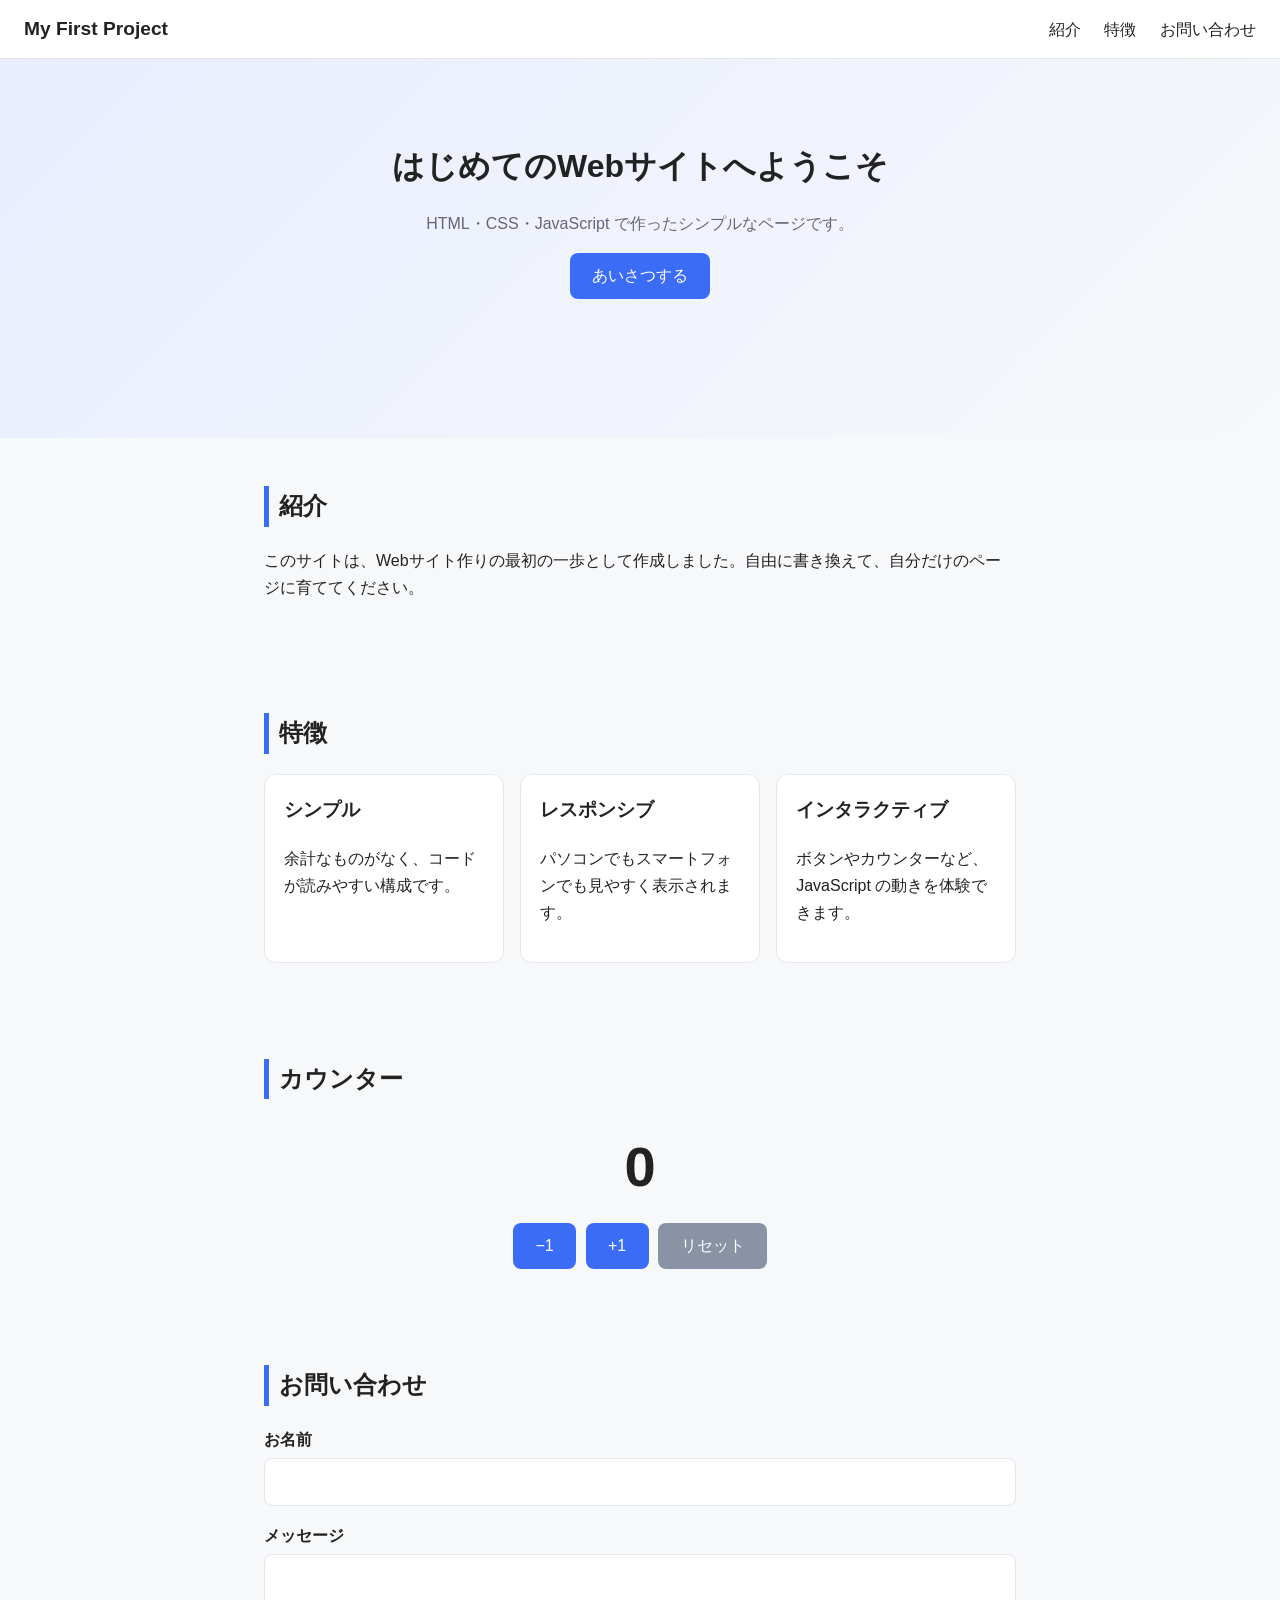
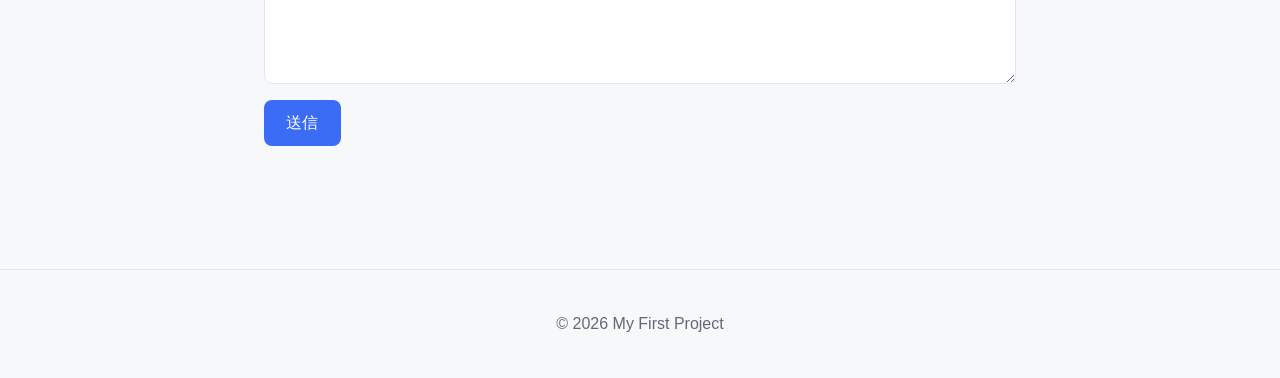
==== index.html @ bf869c8b "Create simple website" ====
<!DOCTYPE html>
<html lang="ja">
<head>
  <meta charset="UTF-8">
  <meta name="viewport" content="width=device-width, initial-scale=1.0">
  <title>My First Project</title>
  <link rel="stylesheet" href="style.css">
</head>
<body>
  <header class="header">
    <h1 class="logo">My First Project</h1>
    <nav>
      <a href="#about">紹介</a>
      <a href="#features">特徴</a>
      <a href="#contact">お問い合わせ</a>
    </nav>
  </header>

  <main>
    <section class="hero">
      <h2>はじめてのWebサイトへようこそ</h2>
      <p>HTML・CSS・JavaScript で作ったシンプルなページです。</p>
      <button id="greet-btn" type="button">あいさつする</button>
      <p id="greeting" class="greeting" aria-live="polite"></p>
    </section>

    <section id="about" class="section">
      <h2>紹介</h2>
      <p>このサイトは、Webサイト作りの最初の一歩として作成しました。自由に書き換えて、自分だけのページに育ててください。</p>
    </section>

    <section id="features" class="section">
      <h2>特徴</h2>
      <div class="cards">
        <article class="card">
          <h3>シンプル</h3>
          <p>余計なものがなく、コードが読みやすい構成です。</p>
        </article>
        <article class="card">
          <h3>レスポンシブ</h3>
          <p>パソコンでもスマートフォンでも見やすく表示されます。</p>
        </article>
        <article class="card">
          <h3>インタラクティブ</h3>
          <p>ボタンやカウンターなど、JavaScript の動きを体験できます。</p>
        </article>
      </div>
    </section>

    <section class="section counter">
      <h2>カウンター</h2>
      <p class="count" id="count">0</p>
      <div class="counter-buttons">
        <button id="dec" type="button">−1</button>
        <button id="inc" type="button">+1</button>
        <button id="reset" type="button" class="secondary">リセット</button>
      </div>
    </section>

    <section id="contact" class="section">
      <h2>お問い合わせ</h2>
      <form id="contact-form">
        <label>お名前
          <input type="text" id="name" required>
        </label>
        <label>メッセージ
          <textarea id="message" rows="4" required></textarea>
        </label>
        <button type="submit">送信</button>
        <p id="form-result" class="greeting" aria-live="polite"></p>
      </form>
    </section>
  </main>

  <footer class="footer">
    <p>&copy; 2026 My First Project</p>
  </footer>

  <script src="script.js"></script>
</body>
</html>
---- style.css ----
:root {
  --bg: #f7f8fa;
  --text: #222;
  --muted: #667;
  --accent: #3b6cf6;
  --accent-dark: #2a53cc;
  --card: #fff;
  --border: #e3e6ec;
}

* { box-sizing: border-box; }

html { scroll-behavior: smooth; }

body {
  margin: 0;
  font-family: -apple-system, BlinkMacSystemFont, "Hiragino Sans", "Yu Gothic", sans-serif;
  color: var(--text);
  background: var(--bg);
  line-height: 1.7;
}

.header {
  position: sticky;
  top: 0;
  display: flex;
  justify-content: space-between;
  align-items: center;
  padding: 0.8rem 1.5rem;
  background: var(--card);
  border-bottom: 1px solid var(--border);
  z-index: 10;
}

.logo { margin: 0; font-size: 1.2rem; }

.header nav a {
  margin-left: 1.2rem;
  color: var(--text);
  text-decoration: none;
}
.header nav a:hover { color: var(--accent); }

.hero {
  text-align: center;
  padding: 5rem 1.5rem;
  background: linear-gradient(135deg, #e8eeff, #f7f8fa);
}
.hero h2 { font-size: 2rem; margin: 0 0 0.5rem; }
.hero p { color: var(--muted); }

.section {
  max-width: 800px;
  margin: 0 auto;
  padding: 3rem 1.5rem;
}
.section h2 {
  margin-top: 0;
  border-left: 5px solid var(--accent);
  padding-left: 0.6rem;
}

.cards {
  display: grid;
  grid-template-columns: repeat(auto-fit, minmax(200px, 1fr));
  gap: 1rem;
}
.card {
  background: var(--card);
  border: 1px solid var(--border);
  border-radius: 12px;
  padding: 1.2rem;
  transition: transform 0.2s, box-shadow 0.2s;
}
.card:hover {
  transform: translateY(-4px);
  box-shadow: 0 8px 20px rgba(0, 0, 0, 0.08);
}
.card h3 { margin-top: 0; }

button {
  font: inherit;
  padding: 0.6rem 1.4rem;
  border: none;
  border-radius: 8px;
  background: var(--accent);
  color: #fff;
  cursor: pointer;
  transition: background 0.2s;
}
button:hover { background: var(--accent-dark); }
button.secondary { background: #8a93a6; }
button.secondary:hover { background: #6e7789; }

.greeting {
  min-height: 1.7em;
  font-weight: bold;
  color: var(--accent-dark);
}

.counter { text-align: center; }
.counter h2 { text-align: left; }
.count { font-size: 3.5rem; font-weight: bold; margin: 0.5rem 0; }
.counter-buttons { display: flex; justify-content: center; gap: 0.6rem; }

form { display: grid; gap: 1rem; }
label { display: grid; gap: 0.3rem; font-weight: bold; }
input, textarea {
  font: inherit;
  padding: 0.6rem;
  border: 1px solid var(--border);
  border-radius: 8px;
}
input:focus, textarea:focus {
  outline: 2px solid var(--accent);
  border-color: transparent;
}
form button { justify-self: start; }

.footer {
  text-align: center;
  padding: 1.5rem;
  color: var(--muted);
  border-top: 1px solid var(--border);
}

@media (max-width: 560px) {
  .header { flex-direction: column; gap: 0.4rem; }
  .header nav a { margin: 0 0.6rem; }
  .hero h2 { font-size: 1.5rem; }
}
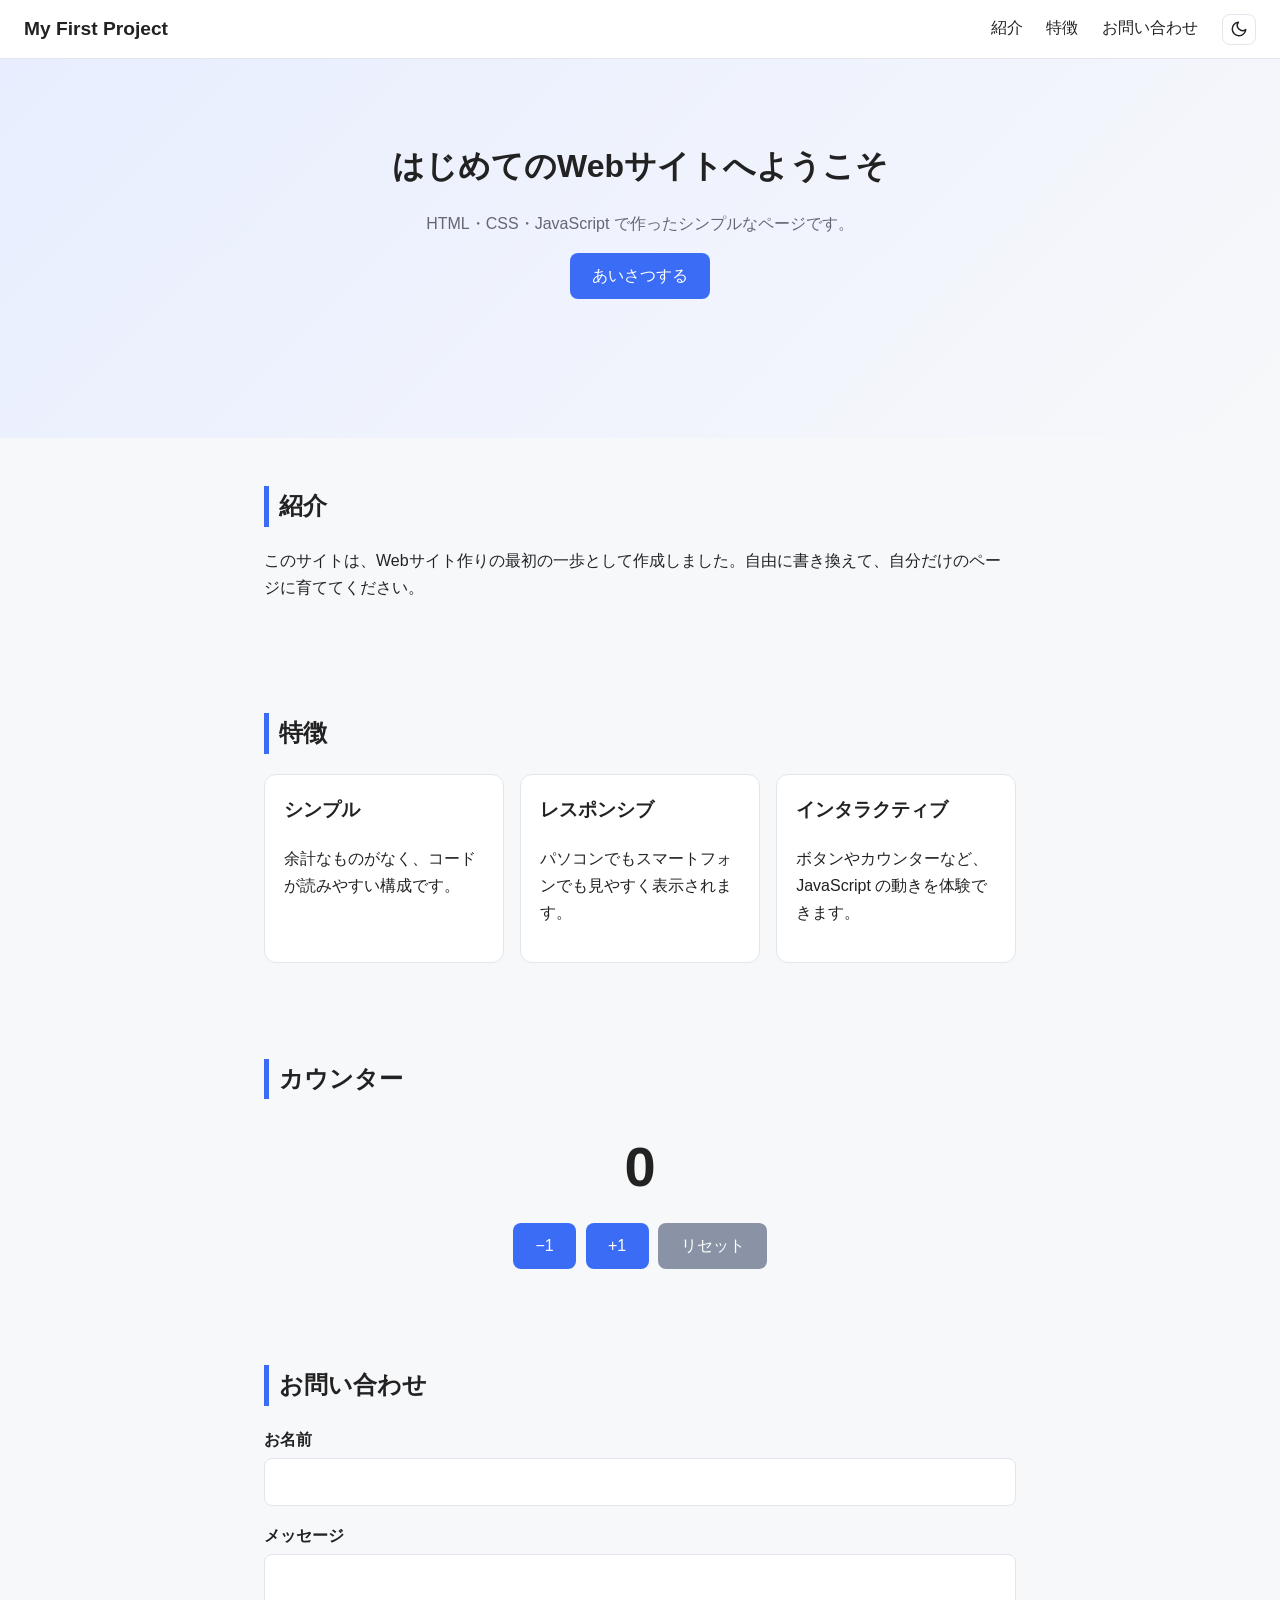
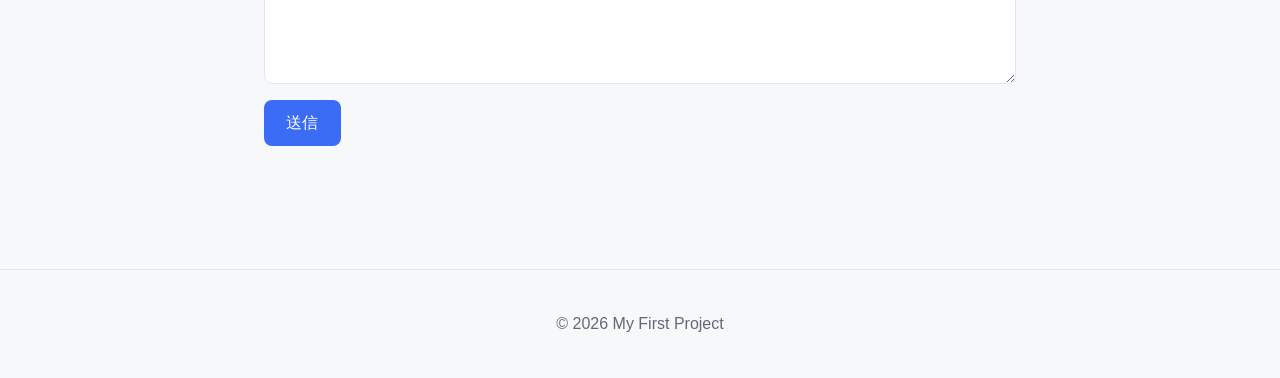
==== commit ffe4e1cd: "Add dark mode toggle with system preference detection - Toggle button (sun/moon SVG icon) added to h" ====
--- a/index.html
+++ b/index.html
@@ -3,6 +3,7 @@
 <head>
   <meta charset="UTF-8">
   <meta name="viewport" content="width=device-width, initial-scale=1.0">
+  <script>(function(){var t=localStorage.getItem("theme"),d=window.matchMedia&&window.matchMedia("(prefers-color-scheme: dark)").matches;if(t==="dark"||(t===null&&d))document.documentElement.dataset.theme="dark";})();</script>
   <title>My First Project</title>
   <link rel="stylesheet" href="style.css">
 </head>
@@ -13,6 +14,7 @@
       <a href="#about">紹介</a>
       <a href="#features">特徴</a>
       <a href="#contact">お問い合わせ</a>
+      <button id="theme-toggle" class="theme-toggle" type="button" aria-label="ダークモードに切り替え"></button>
     </nav>
   </header>
 
--- a/style.css
+++ b/style.css
@@ -6,6 +6,16 @@
   --accent-dark: #2a53cc;
   --card: #fff;
   --border: #e3e6ec;
+}
+
+html[data-theme="dark"] {
+  --bg: #1a1b1e;
+  --text: #e8e9ec;
+  --muted: #9ea3af;
+  --accent: #5b87ff;
+  --accent-dark: #4a76ee;
+  --card: #25262b;
+  --border: #373a44;
 }
 
 * { box-sizing: border-box; }
@@ -18,6 +28,7 @@
   color: var(--text);
   background: var(--bg);
   line-height: 1.7;
+  transition: background-color 0.25s, color 0.25s;
 }
 
 .header {
@@ -49,6 +60,10 @@
 .hero h2 { font-size: 2rem; margin: 0 0 0.5rem; }
 .hero p { color: var(--muted); }
 
+html[data-theme="dark"] .hero {
+  background: linear-gradient(135deg, #1e2340, #1a1b1e);
+}
+
 .section {
   max-width: 800px;
   margin: 0 auto;
@@ -70,7 +85,7 @@
   border: 1px solid var(--border);
   border-radius: 12px;
   padding: 1.2rem;
-  transition: transform 0.2s, box-shadow 0.2s;
+  transition: transform 0.2s, box-shadow 0.2s, background-color 0.25s, border-color 0.25s;
 }
 .card:hover {
   transform: translateY(-4px);
@@ -110,12 +125,29 @@
   padding: 0.6rem;
   border: 1px solid var(--border);
   border-radius: 8px;
+  background: var(--card);
+  color: var(--text);
+  transition: background-color 0.25s, border-color 0.25s;
 }
 input:focus, textarea:focus {
   outline: 2px solid var(--accent);
   border-color: transparent;
 }
 form button { justify-self: start; }
+
+.header .theme-toggle {
+  margin-left: 1.2rem;
+  padding: 0.35rem 0.45rem;
+  background: transparent;
+  border: 1px solid var(--border);
+  color: var(--text);
+  line-height: 0;
+  display: inline-flex;
+  align-items: center;
+  vertical-align: middle;
+  transition: background-color 0.2s, border-color 0.2s;
+}
+.header .theme-toggle:hover { background: var(--border); }
 
 .footer {
   text-align: center;
@@ -127,5 +159,6 @@
 @media (max-width: 560px) {
   .header { flex-direction: column; gap: 0.4rem; }
   .header nav a { margin: 0 0.6rem; }
+  .header .theme-toggle { margin: 0 0.6rem; }
   .hero h2 { font-size: 1.5rem; }
 }
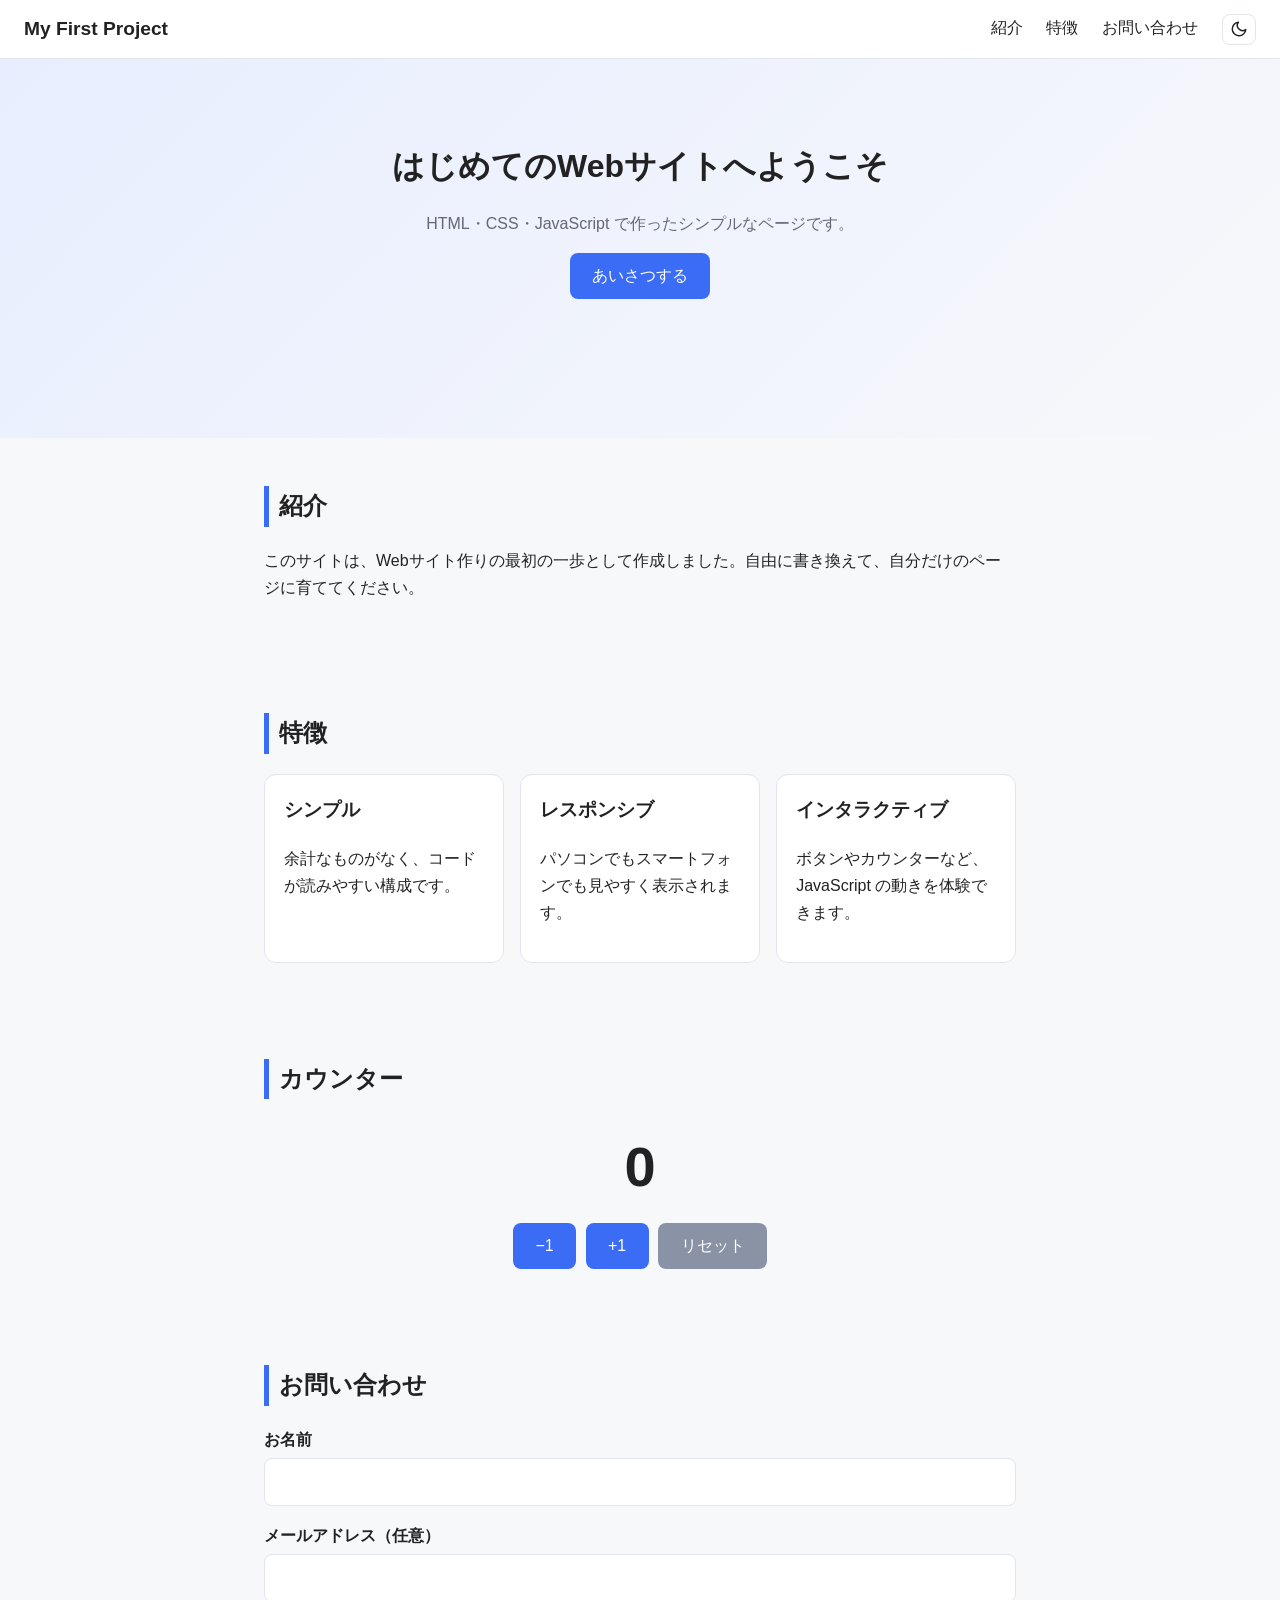
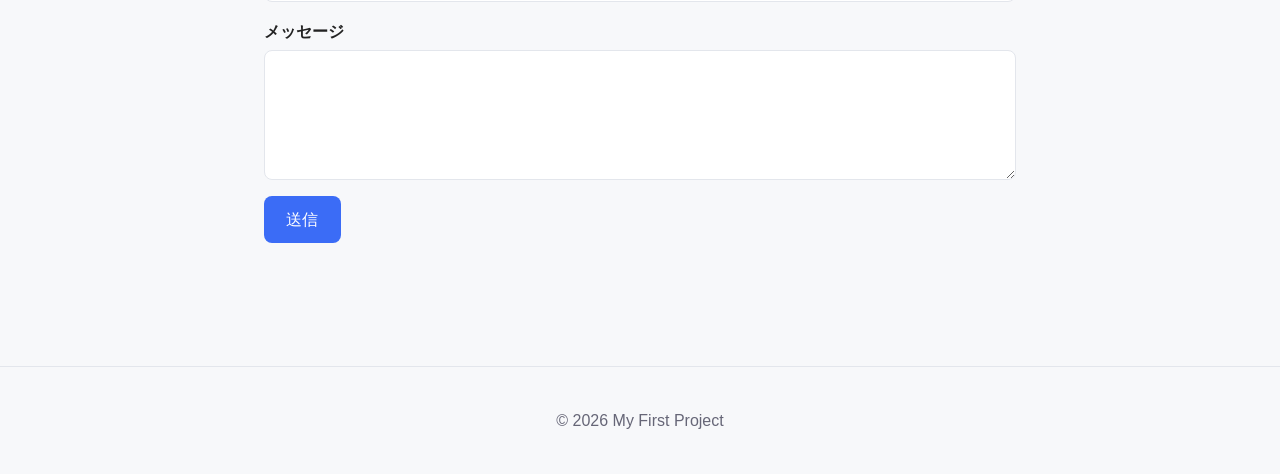
==== commit 13971d6b: "Refactor project into modular CSS and JavaScript structure" ====
--- a/index.html
+++ b/index.html
@@ -3,9 +3,11 @@
 <head>
   <meta charset="UTF-8">
   <meta name="viewport" content="width=device-width, initial-scale=1.0">
+  <meta name="description" content="HTML・CSS・JavaScriptで作ったシンプルなWebサイト。ダークモード・カウンター・お問い合わせフォームを実装。">
+  <!-- ダークモードのフラッシュ防止: data-theme を CSS 読み込み前に設定する -->
   <script>(function(){var t=localStorage.getItem("theme"),d=window.matchMedia&&window.matchMedia("(prefers-color-scheme: dark)").matches;if(t==="dark"||(t===null&&d))document.documentElement.dataset.theme="dark";})();</script>
   <title>My First Project</title>
-  <link rel="stylesheet" href="style.css">
+  <link rel="stylesheet" href="css/main.css">
 </head>
 <body>
   <header class="header">
@@ -63,13 +65,16 @@
       <h2>お問い合わせ</h2>
       <form id="contact-form">
         <label>お名前
-          <input type="text" id="name" required>
+          <input type="text" id="name" name="name" required autocomplete="name">
+        </label>
+        <label>メールアドレス（任意）
+          <input type="email" id="email" name="email" autocomplete="email">
         </label>
         <label>メッセージ
-          <textarea id="message" rows="4" required></textarea>
+          <textarea id="message" name="message" rows="4" required></textarea>
         </label>
         <button type="submit">送信</button>
-        <p id="form-result" class="greeting" aria-live="polite"></p>
+        <p id="form-result" class="form-result" aria-live="polite"></p>
       </form>
     </section>
   </main>
@@ -78,6 +83,6 @@
     <p>&copy; 2026 My First Project</p>
   </footer>
 
-  <script src="script.js"></script>
+  <script type="module" src="js/main.js"></script>
 </body>
 </html>
--- a/css/main.css
+++ b/css/main.css
@@ -0,0 +1,4 @@
+@import 'variables.css';
+@import 'base.css';
+@import 'layout.css';
+@import 'components.css';
